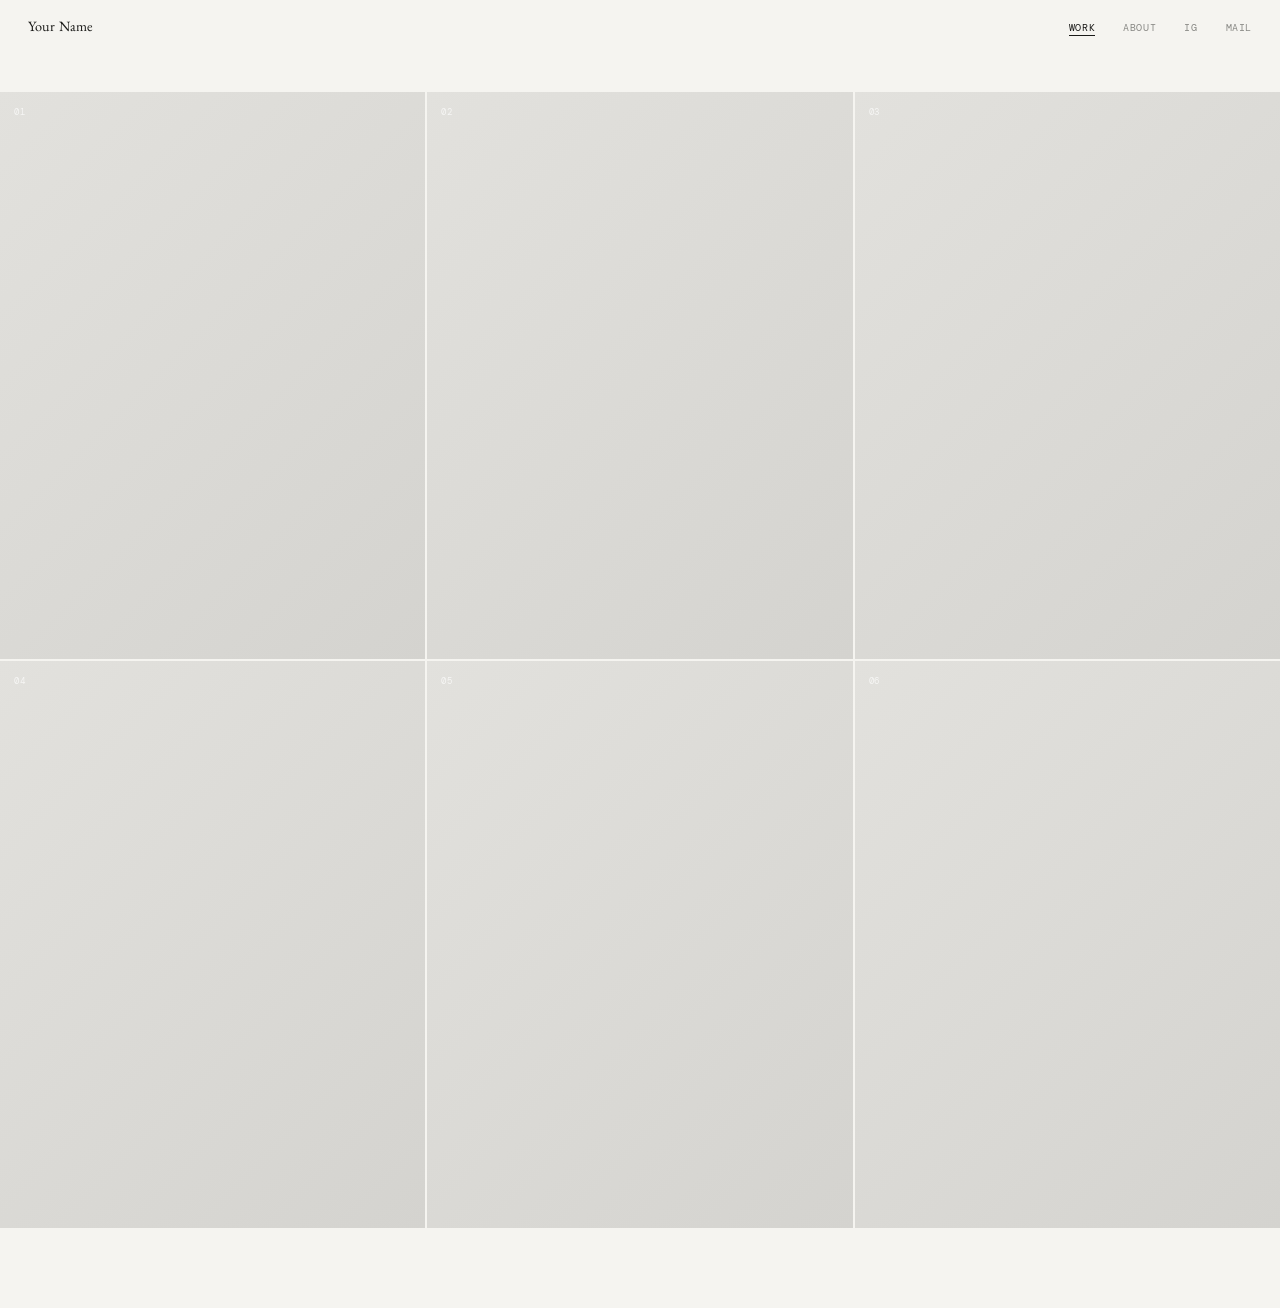
==== index.html @ 07b70856 "Initial portfolio upload" ====
<!DOCTYPE html>
<html lang="en">
<head>
  <meta charset="UTF-8" />
  <meta name="viewport" content="width=device-width, initial-scale=1.0" />
  <title>Your Name</title>
  <link rel="stylesheet" href="css/style.css" />
</head>
<body>

  <!-- NAV -->
  <nav class="nav">
    <a href="index.html" class="nav__logo">Your Name</a>

    <button class="nav__hamburger" aria-label="Toggle menu">
      <span></span><span></span>
    </button>

    <ul class="nav__links">
      <li><a href="index.html" class="nav__link active">Work</a></li>
      <li><a href="about.html" class="nav__link">About</a></li>
      <li><a href="https://instagram.com/" target="_blank" class="nav__link">IG</a></li>
      <li><a href="mailto:hello@yourname.com" class="nav__link">Mail</a></li>
    </ul>
  </nav>

  <!-- MOBILE MENU -->
  <div class="mobile-menu">
    <ul>
      <li><a href="index.html">Work</a></li>
      <li><a href="about.html">About</a></li>
      <li><a href="https://instagram.com/" target="_blank">IG</a></li>
      <li><a href="mailto:hello@yourname.com">Mail</a></li>
    </ul>
  </div>

  <!-- WORK GRID -->
  <main class="work">
    <div class="work__grid">

      <a href="#" class="work__item" data-index="01">
        <div class="work__img-wrap">
          <img src="images/work-01.jpg" alt="Project 01" loading="lazy" />
        </div>
        <span class="work__caption">Project Title One</span>
      </a>

      <a href="#" class="work__item" data-index="02">
        <div class="work__img-wrap">
          <img src="images/work-02.jpg" alt="Project 02" loading="lazy" />
        </div>
        <span class="work__caption">Project Title Two</span>
      </a>

      <a href="#" class="work__item" data-index="03">
        <div class="work__img-wrap">
          <img src="images/work-03.jpg" alt="Project 03" loading="lazy" />
        </div>
        <span class="work__caption">Project Title Three</span>
      </a>

      <a href="#" class="work__item" data-index="04">
        <div class="work__img-wrap">
          <img src="images/work-04.jpg" alt="Project 04" loading="lazy" />
        </div>
        <span class="work__caption">Project Title Four</span>
      </a>

      <a href="#" class="work__item" data-index="05">
        <div class="work__img-wrap">
          <img src="images/work-05.jpg" alt="Project 05" loading="lazy" />
        </div>
        <span class="work__caption">Project Title Five</span>
      </a>

      <a href="#" class="work__item" data-index="06">
        <div class="work__img-wrap">
          <img src="images/work-06.jpg" alt="Project 06" loading="lazy" />
        </div>
        <span class="work__caption">Project Title Six</span>
      </a>

    </div>
  </main>

  <script src="js/main.js"></script>
</body>
</html>
---- css/style.css ----
/* =========================================
   PORTFOLIO — Ultra-minimal editorial style
   Inspired by tomoharukotsuji.jp
   ========================================= */

@import url('https://fonts.googleapis.com/css2?family=EB+Garamond:ital,wght@0,400;0,500;1,400&family=Suisse+Int%27l+Mono&display=swap');

/* --- Google fallback (Suisse not on Google; use these instead) --- */
/* Display: EB Garamond  |  Mono labels: DM Mono */
@import url('https://fonts.googleapis.com/css2?family=DM+Mono:wght@300;400&family=EB+Garamond:ital,wght@0,400;0,500;1,400&display=swap');

/* ---------- RESET ---------- */
*, *::before, *::after { box-sizing: border-box; margin: 0; padding: 0; }
html { font-size: 15px; scroll-behavior: smooth; }

/* ---------- TOKENS ---------- */
:root {
  --bg:         #f5f4f0;
  --fg:         #1a1a18;
  --fg-muted:   #888884;
  --accent:     #1a1a18;
  --nav-h:      52px;
  --font-body:  'EB Garamond', Georgia, serif;
  --font-mono:  'DM Mono', 'Courier New', monospace;
  --ease:       cubic-bezier(0.25, 0.1, 0.25, 1);
  --ease-out:   cubic-bezier(0.0, 0.0, 0.2, 1);
}

/* ---------- BASE ---------- */
body {
  background: var(--bg);
  color: var(--fg);
  font-family: var(--font-body);
  -webkit-font-smoothing: antialiased;
  min-height: 100vh;
  overflow-x: hidden;
}

a { color: inherit; text-decoration: none; }
img { display: block; width: 100%; height: 100%; object-fit: cover; }

/* ---------- NAV ---------- */
.nav {
  position: fixed;
  top: 0; left: 0; right: 0;
  height: var(--nav-h);
  display: flex;
  align-items: center;
  justify-content: space-between;
  padding: 0 28px;
  background: var(--bg);
  z-index: 100;
  border-bottom: 1px solid transparent; /* subtle on scroll */
  transition: border-color 0.3s var(--ease);
}
.nav.scrolled { border-bottom-color: rgba(26,26,24,0.08); }

.nav__logo {
  font-family: var(--font-body);
  font-size: 0.95rem;
  letter-spacing: 0.01em;
  font-weight: 400;
}

.nav__links {
  list-style: none;
  display: flex;
  gap: 28px;
  align-items: center;
}

.nav__link {
  font-family: var(--font-mono);
  font-size: 0.68rem;
  letter-spacing: 0.06em;
  color: var(--fg-muted);
  text-transform: uppercase;
  transition: color 0.2s var(--ease);
  position: relative;
}
.nav__link::after {
  content: '';
  position: absolute;
  bottom: -2px; left: 0; right: 0;
  height: 1px;
  background: var(--fg);
  transform: scaleX(0);
  transform-origin: left;
  transition: transform 0.25s var(--ease);
}
.nav__link:hover,
.nav__link.active { color: var(--fg); }
.nav__link.active::after,
.nav__link:hover::after { transform: scaleX(1); }

/* Hamburger — mobile only */
.nav__hamburger {
  display: none;
  flex-direction: column;
  gap: 5px;
  background: none;
  border: none;
  cursor: pointer;
  padding: 4px;
}
.nav__hamburger span {
  display: block;
  width: 22px;
  height: 1px;
  background: var(--fg);
  transition: transform 0.3s var(--ease), opacity 0.3s var(--ease);
}
.nav__hamburger.open span:first-child { transform: translateY(3px) rotate(45deg); }
.nav__hamburger.open span:last-child  { transform: translateY(-3px) rotate(-45deg); }

/* ---------- MOBILE MENU ---------- */
.mobile-menu {
  display: none;
  position: fixed;
  inset: 0;
  background: var(--bg);
  z-index: 90;
  align-items: center;
  justify-content: center;
  opacity: 0;
  pointer-events: none;
  transition: opacity 0.35s var(--ease);
}
.mobile-menu.open {
  opacity: 1;
  pointer-events: auto;
}
.mobile-menu ul {
  list-style: none;
  display: flex;
  flex-direction: column;
  gap: 28px;
  text-align: center;
}
.mobile-menu a {
  font-family: var(--font-body);
  font-size: 2rem;
  letter-spacing: 0.02em;
  color: var(--fg-muted);
  transition: color 0.2s;
}
.mobile-menu a:hover { color: var(--fg); }

/* ---------- WORK GRID ---------- */
.work {
  padding-top: calc(var(--nav-h) + 40px);
  padding-bottom: 80px;
}

.work__grid {
  display: grid;
  grid-template-columns: repeat(2, 1fr);
  gap: 2px;
}

.work__item {
  position: relative;
  display: block;
  overflow: hidden;
  cursor: pointer;
}

/* Aspect ratio — tall portrait, like photography */
.work__img-wrap {
  aspect-ratio: 3 / 4;
  overflow: hidden;
  background: #e8e7e3;
}

.work__img-wrap img {
  transition: transform 0.7s var(--ease-out), opacity 0.5s var(--ease);
  transform: scale(1.02);
}

.work__item:hover .work__img-wrap img {
  transform: scale(1.07);
}

/* Index number */
.work__item::before {
  content: attr(data-index);
  position: absolute;
  top: 14px; left: 14px;
  font-family: var(--font-mono);
  font-size: 0.6rem;
  color: rgba(255,255,255,0.7);
  z-index: 2;
  letter-spacing: 0.08em;
}

/* Caption on hover */
.work__caption {
  position: absolute;
  bottom: 0; left: 0; right: 0;
  padding: 40px 14px 14px;
  font-family: var(--font-mono);
  font-size: 0.62rem;
  letter-spacing: 0.06em;
  color: #fff;
  text-transform: uppercase;
  background: linear-gradient(to top, rgba(0,0,0,0.45) 0%, transparent 100%);
  opacity: 0;
  transform: translateY(6px);
  transition: opacity 0.3s var(--ease), transform 0.3s var(--ease);
  z-index: 2;
}
.work__item:hover .work__caption {
  opacity: 1;
  transform: translateY(0);
}

/* ---------- ABOUT PAGE ---------- */
.about {
  padding-top: calc(var(--nav-h) + 80px);
  padding-bottom: 80px;
  padding-left: 28px;
  padding-right: 28px;
  min-height: 100vh;
}

.about__body {
  display: grid;
  grid-template-columns: 1fr 1fr;
  gap: 60px;
  max-width: 760px;
}

.about__col {
  /* each column */
}

.about__bio-line {
  font-family: var(--font-body);
  font-size: 1rem;
  line-height: 1.8;
  color: var(--fg);
  font-weight: 400;
}

.about__contact {
  font-family: var(--font-mono);
  font-size: 0.68rem;
  letter-spacing: 0.04em;
  color: var(--fg-muted);
  line-height: 2.2;
}

.about__contact a {
  color: var(--fg);
  border-bottom: 1px solid rgba(26,26,24,0.2);
  transition: border-color 0.2s;
}
.about__contact a:hover { border-color: var(--fg); }

/* ---------- PAGE LOAD ANIMATION ---------- */
body { animation: fadeIn 0.6s var(--ease-out) both; }
@keyframes fadeIn {
  from { opacity: 0; transform: translateY(8px); }
  to   { opacity: 1; transform: translateY(0); }
}

.work__item {
  animation: itemIn 0.7s var(--ease-out) both;
}
.work__item:nth-child(1) { animation-delay: 0.05s; }
.work__item:nth-child(2) { animation-delay: 0.10s; }
.work__item:nth-child(3) { animation-delay: 0.15s; }
.work__item:nth-child(4) { animation-delay: 0.20s; }
.work__item:nth-child(5) { animation-delay: 0.25s; }
.work__item:nth-child(6) { animation-delay: 0.30s; }

@keyframes itemIn {
  from { opacity: 0; transform: translateY(14px); }
  to   { opacity: 1; transform: translateY(0); }
}

/* ---------- RESPONSIVE ---------- */
@media (max-width: 768px) {
  .nav__links { display: none; }
  .nav__hamburger { display: flex; }
  .mobile-menu { display: flex; }

  .work__grid { grid-template-columns: 1fr; gap: 2px; }

  .about__body {
    grid-template-columns: 1fr;
    gap: 40px;
  }

  .about { padding-top: calc(var(--nav-h) + 48px); }
}

@media (min-width: 1200px) {
  .work__grid { grid-template-columns: repeat(3, 1fr); }
}

/* ---------- PLACEHOLDER IMAGES (no real images) ---------- */
/* When images are missing, show a quiet grey block */
.work__img-wrap img[src=""],
.work__img-wrap img:not([src]) {
  opacity: 0;
}
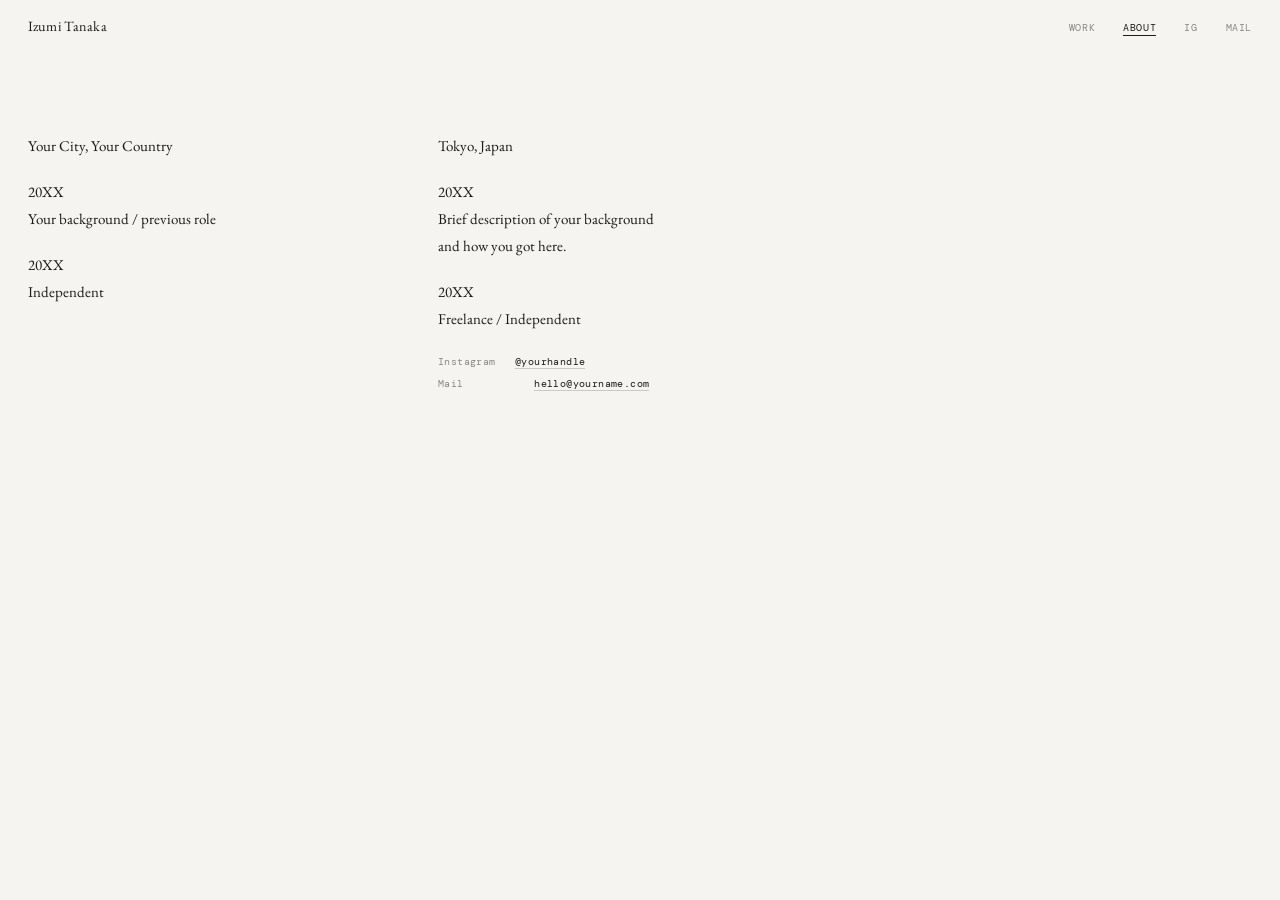
==== commit ed2bca99: "Update about page" ====
--- a/index.html
+++ b/index.html
@@ -3,28 +3,24 @@
 <head>
   <meta charset="UTF-8" />
   <meta name="viewport" content="width=device-width, initial-scale=1.0" />
-  <title>Your Name</title>
+  <title>About — Izumi Tanaka</title>
   <link rel="stylesheet" href="css/style.css" />
 </head>
 <body>
 
-  <!-- NAV -->
   <nav class="nav">
-    <a href="index.html" class="nav__logo">Your Name</a>
-
+    <a href="index.html" class="nav__logo">Izumi Tanaka</a>
     <button class="nav__hamburger" aria-label="Toggle menu">
       <span></span><span></span>
     </button>
-
     <ul class="nav__links">
-      <li><a href="index.html" class="nav__link active">Work</a></li>
-      <li><a href="about.html" class="nav__link">About</a></li>
+      <li><a href="index.html" class="nav__link">Work</a></li>
+      <li><a href="about.html" class="nav__link active">About</a></li>
       <li><a href="https://instagram.com/" target="_blank" class="nav__link">IG</a></li>
       <li><a href="mailto:hello@yourname.com" class="nav__link">Mail</a></li>
     </ul>
   </nav>
 
-  <!-- MOBILE MENU -->
   <div class="mobile-menu">
     <ul>
       <li><a href="index.html">Work</a></li>
@@ -34,55 +30,41 @@
     </ul>
   </div>
 
-  <!-- WORK GRID -->
-  <main class="work">
-    <div class="work__grid">
+  <main class="about">
+    <div class="about__body">
 
-      <a href="#" class="work__item" data-index="01">
-        <div class="work__img-wrap">
-          <img src="images/work-01.jpg" alt="Project 01" loading="lazy" />
-        </div>
-        <span class="work__caption">Project Title One</span>
-      </a>
+      <div class="about__col about__col--left">
+        <p class="about__bio-line">Your City, Your Country</p>
+        <br>
+        <p class="about__bio-line">20XX</p>
+        <p class="about__bio-line">Your background / previous role</p>
+        <br>
+        <p class="about__bio-line">20XX</p>
+        <p class="about__bio-line">Independent</p>
+      </div>
 
-      <a href="#" class="work__item" data-index="02">
-        <div class="work__img-wrap">
-          <img src="images/work-02.jpg" alt="Project 02" loading="lazy" />
-        </div>
-        <span class="work__caption">Project Title Two</span>
-      </a>
-
-      <a href="#" class="work__item" data-index="03">
-        <div class="work__img-wrap">
-          <img src="images/work-03.jpg" alt="Project 03" loading="lazy" />
-        </div>
-        <span class="work__caption">Project Title Three</span>
-      </a>
-
-      <a href="#" class="work__item" data-index="04">
-        <div class="work__img-wrap">
-          <img src="images/work-04.jpg" alt="Project 04" loading="lazy" />
-        </div>
-        <span class="work__caption">Project Title Four</span>
-      </a>
-
-      <a href="#" class="work__item" data-index="05">
-        <div class="work__img-wrap">
-          <img src="images/work-05.jpg" alt="Project 05" loading="lazy" />
-        </div>
-        <span class="work__caption">Project Title Five</span>
-      </a>
-
-      <a href="#" class="work__item" data-index="06">
-        <div class="work__img-wrap">
-          <img src="images/work-06.jpg" alt="Project 06" loading="lazy" />
-        </div>
-        <span class="work__caption">Project Title Six</span>
-      </a>
+      <div class="about__col about__col--right">
+        <p class="about__bio-line">Tokyo, Japan</p>
+        <br>
+        <p class="about__bio-line">20XX</p>
+        <p class="about__bio-line">Brief description of your background<br>and how you got here.</p>
+        <br>
+        <p class="about__bio-line">20XX</p>
+        <p class="about__bio-line">Freelance / Independent</p>
+        <br>
+        <p class="about__contact">
+          Instagram&nbsp;&nbsp;
+          <a href="https://instagram.com/yourhandle" target="_blank">@yourhandle</a>
+        </p>
+        <p class="about__contact">
+          Mail&nbsp;&nbsp;&nbsp;&nbsp;&nbsp;&nbsp;&nbsp;&nbsp;&nbsp;&nbsp;
+          <a href="mailto:hello@yourname.com">hello@yourname.com</a>
+        </p>
+      </div>
 
     </div>
   </main>
 
   <script src="js/main.js"></script>
 </body>
-</html>
+</html>
--- a/css/style.css
+++ b/css/style.css
@@ -148,14 +148,18 @@
 
 /* ---------- WORK GRID ---------- */
 .work {
-  padding-top: calc(var(--nav-h) + 40px);
-  padding-bottom: 80px;
+  padding-top: calc(var(--nav-h) + 60px);
+  padding-bottom: 120px;
+  padding-left: 60px;
+  padding-right: 60px;
 }
 
 .work__grid {
   display: grid;
   grid-template-columns: repeat(2, 1fr);
-  gap: 2px;
+  gap: 20px;
+  max-width: 900px;
+  margin: 0 auto;
 }
 
 .work__item {
@@ -167,7 +171,7 @@
 
 /* Aspect ratio — tall portrait, like photography */
 .work__img-wrap {
-  aspect-ratio: 3 / 4;
+  aspect-ratio: 4 / 5;
   overflow: hidden;
   background: #e8e7e3;
 }
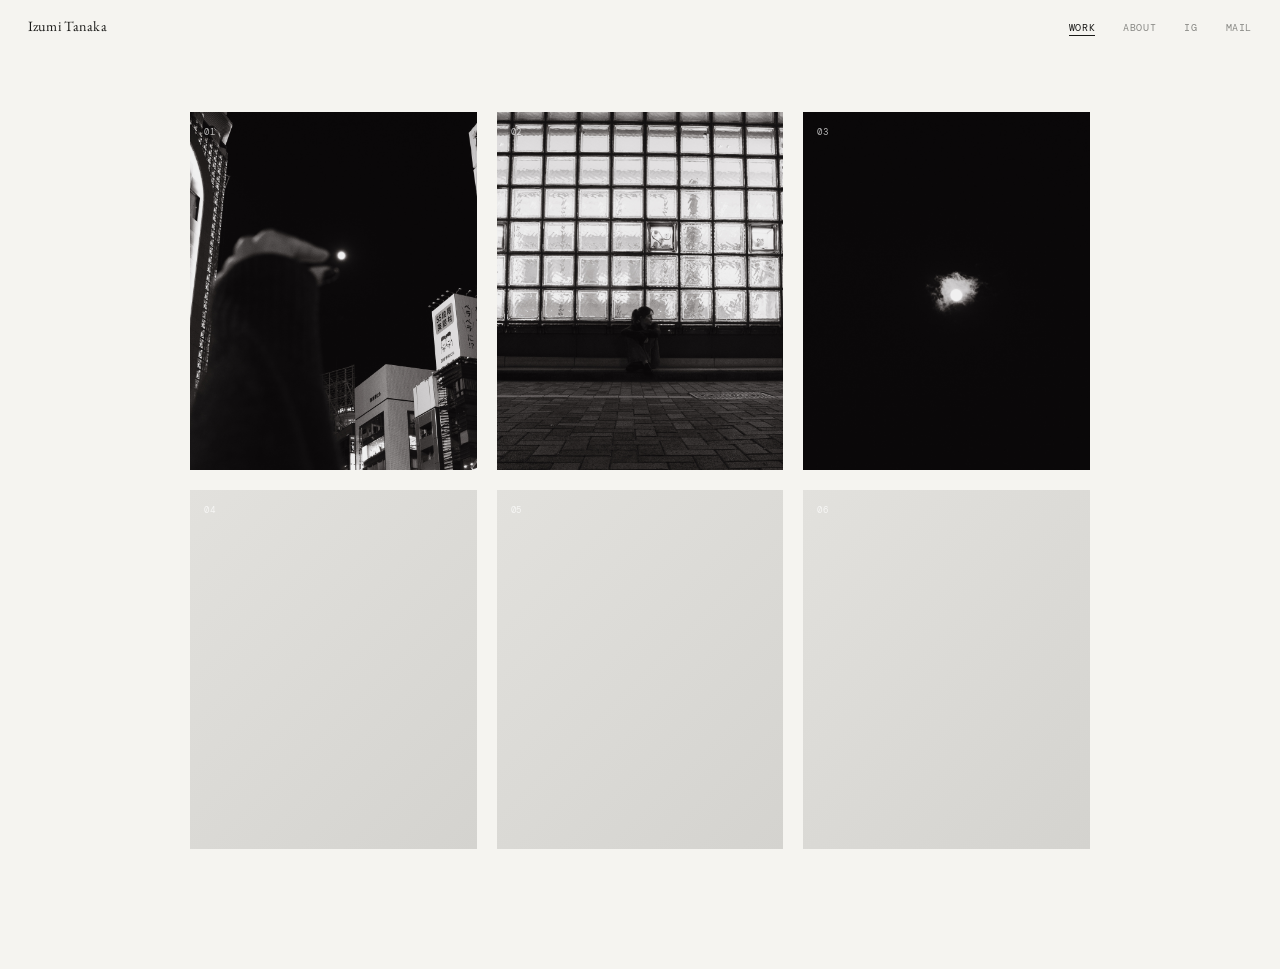
==== commit 4cb4a9b2: "Fix index page" ====
--- a/index.html
+++ b/index.html
@@ -3,7 +3,7 @@
 <head>
   <meta charset="UTF-8" />
   <meta name="viewport" content="width=device-width, initial-scale=1.0" />
-  <title>About — Izumi Tanaka</title>
+  <title>Izumi Tanaka</title>
   <link rel="stylesheet" href="css/style.css" />
 </head>
 <body>
@@ -14,8 +14,8 @@
       <span></span><span></span>
     </button>
     <ul class="nav__links">
-      <li><a href="index.html" class="nav__link">Work</a></li>
-      <li><a href="about.html" class="nav__link active">About</a></li>
+      <li><a href="index.html" class="nav__link active">Work</a></li>
+      <li><a href="about.html" class="nav__link">About</a></li>
       <li><a href="https://instagram.com/" target="_blank" class="nav__link">IG</a></li>
       <li><a href="mailto:hello@yourname.com" class="nav__link">Mail</a></li>
     </ul>
@@ -30,37 +30,50 @@
     </ul>
   </div>
 
-  <main class="about">
-    <div class="about__body">
+  <main class="work">
+    <div class="work__grid">
 
-      <div class="about__col about__col--left">
-        <p class="about__bio-line">Your City, Your Country</p>
-        <br>
-        <p class="about__bio-line">20XX</p>
-        <p class="about__bio-line">Your background / previous role</p>
-        <br>
-        <p class="about__bio-line">20XX</p>
-        <p class="about__bio-line">Independent</p>
-      </div>
+      <a href="#" class="work__item" data-index="01">
+        <div class="work__img-wrap">
+          <img src="images/work-01.jpg" alt="Project 01" loading="lazy" />
+        </div>
+        <span class="work__caption">Project Title One</span>
+      </a>
 
-      <div class="about__col about__col--right">
-        <p class="about__bio-line">Tokyo, Japan</p>
-        <br>
-        <p class="about__bio-line">20XX</p>
-        <p class="about__bio-line">Brief description of your background<br>and how you got here.</p>
-        <br>
-        <p class="about__bio-line">20XX</p>
-        <p class="about__bio-line">Freelance / Independent</p>
-        <br>
-        <p class="about__contact">
-          Instagram&nbsp;&nbsp;
-          <a href="https://instagram.com/yourhandle" target="_blank">@yourhandle</a>
-        </p>
-        <p class="about__contact">
-          Mail&nbsp;&nbsp;&nbsp;&nbsp;&nbsp;&nbsp;&nbsp;&nbsp;&nbsp;&nbsp;
-          <a href="mailto:hello@yourname.com">hello@yourname.com</a>
-        </p>
-      </div>
+      <a href="#" class="work__item" data-index="02">
+        <div class="work__img-wrap">
+          <img src="images/work-02.jpg" alt="Project 02" loading="lazy" />
+        </div>
+        <span class="work__caption">Project Title Two</span>
+      </a>
+
+      <a href="#" class="work__item" data-index="03">
+        <div class="work__img-wrap">
+          <img src="images/work-03.jpg" alt="Project 03" loading="lazy" />
+        </div>
+        <span class="work__caption">Project Title Three</span>
+      </a>
+
+      <a href="#" class="work__item" data-index="04">
+        <div class="work__img-wrap">
+          <img src="images/work-04.jpg" alt="Project 04" loading="lazy" />
+        </div>
+        <span class="work__caption">Project Title Four</span>
+      </a>
+
+      <a href="#" class="work__item" data-index="05">
+        <div class="work__img-wrap">
+          <img src="images/work-05.jpg" alt="Project 05" loading="lazy" />
+        </div>
+        <span class="work__caption">Project Title Five</span>
+      </a>
+
+      <a href="#" class="work__item" data-index="06">
+        <div class="work__img-wrap">
+          <img src="images/work-06.jpg" alt="Project 06" loading="lazy" />
+        </div>
+        <span class="work__caption">Project Title Six</span>
+      </a>
 
     </div>
   </main>
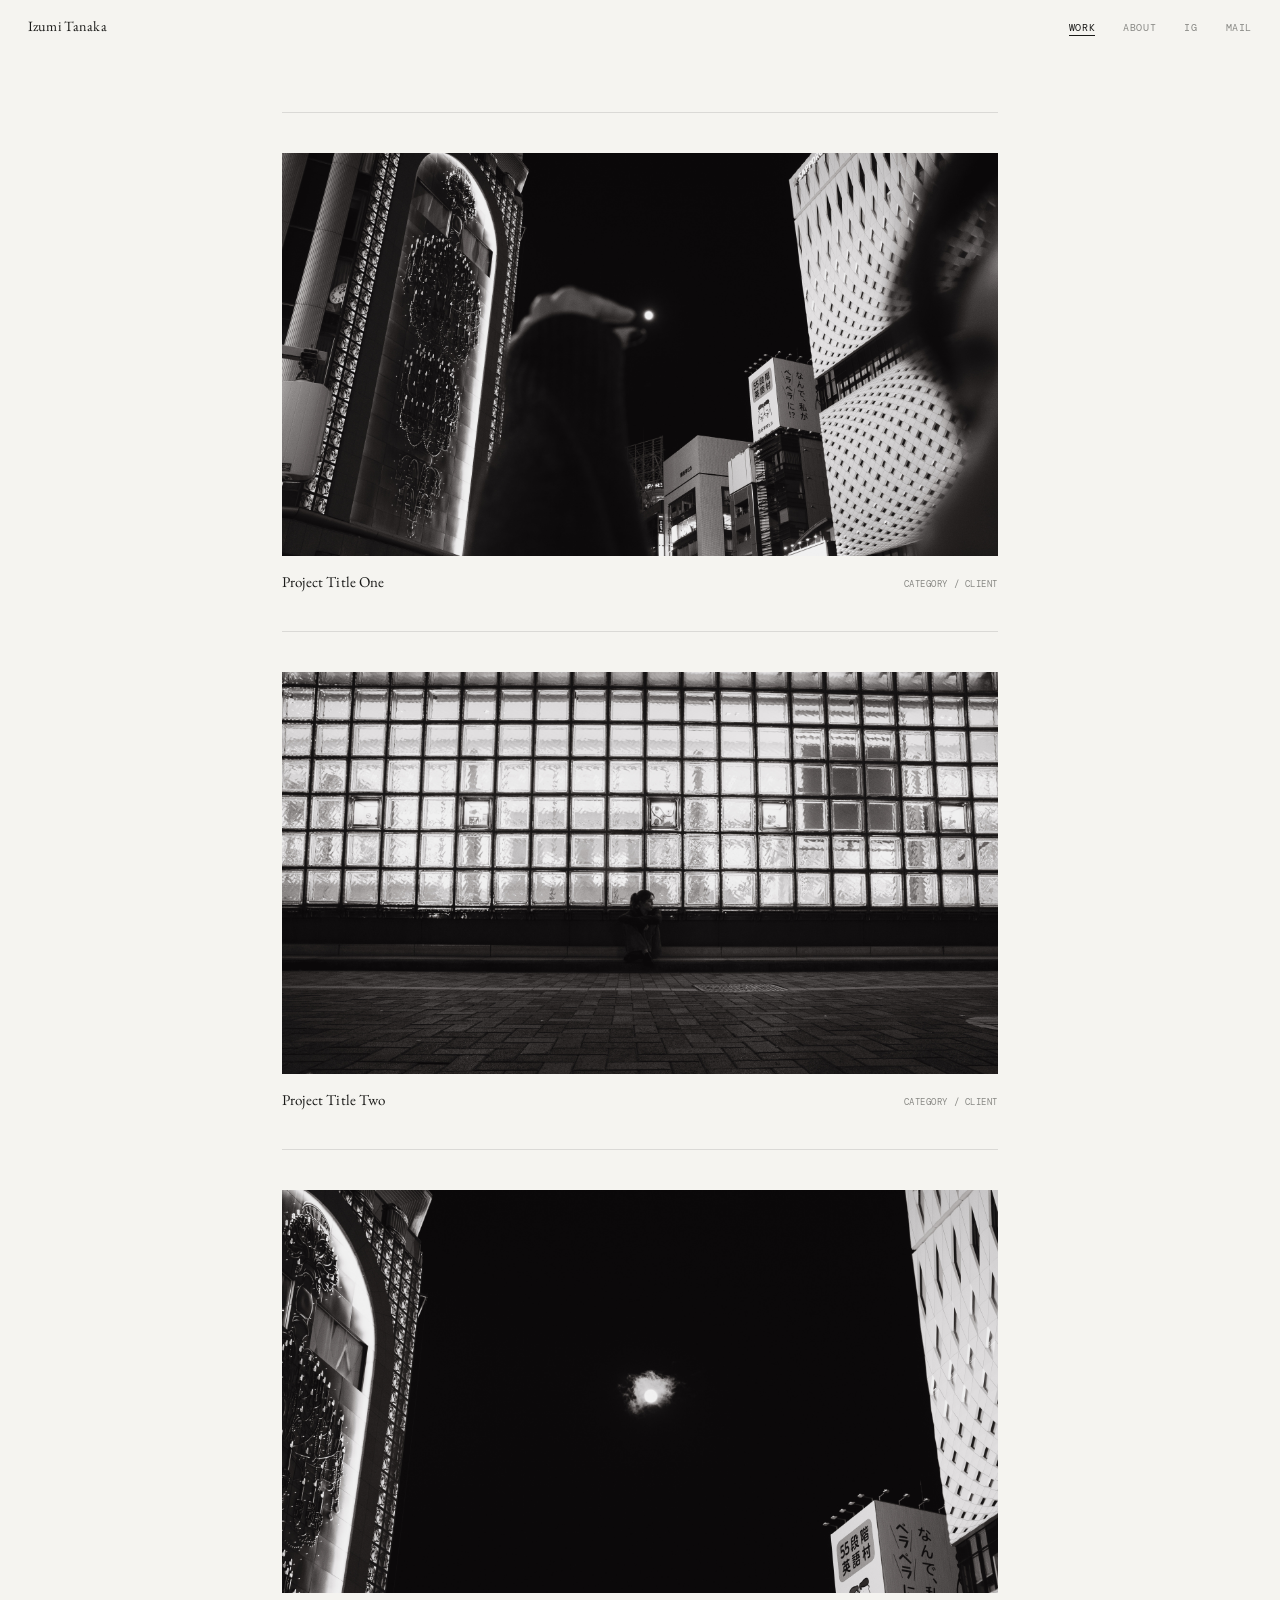
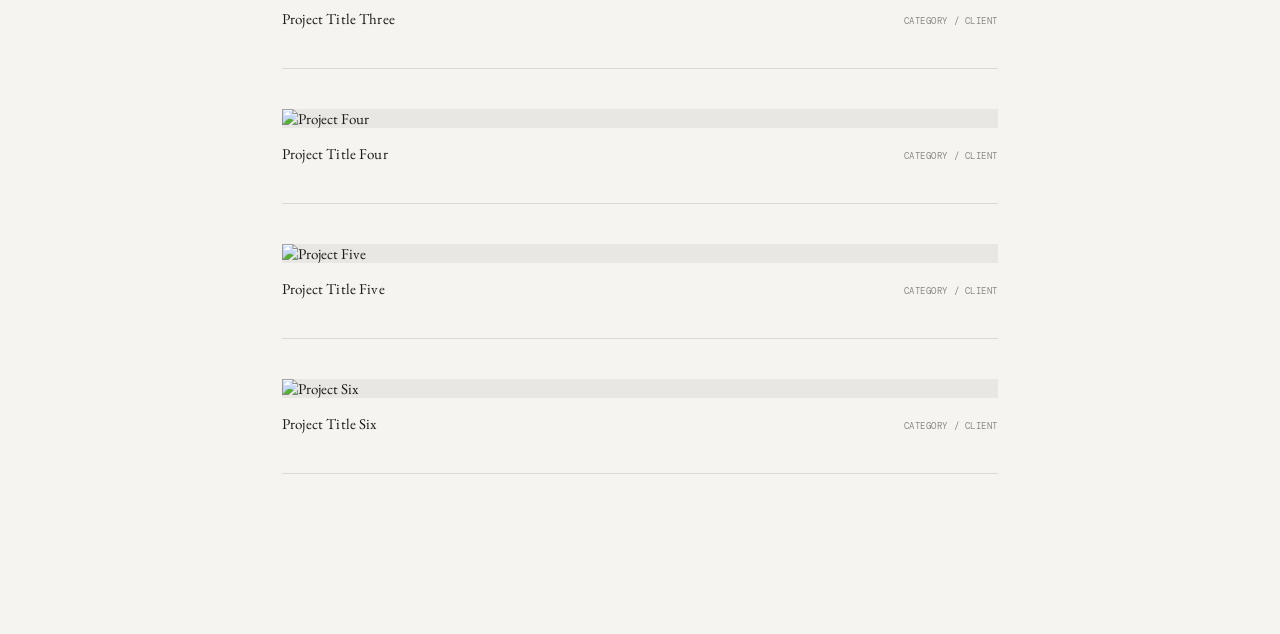
==== commit f32fe7fb: "Fix CSS" ====
--- a/index.html
+++ b/index.html
@@ -31,49 +31,67 @@
   </div>
 
   <main class="work">
-    <div class="work__grid">
+    <div class="work__list">
 
-      <a href="#" class="work__item" data-index="01">
-        <div class="work__img-wrap">
-          <img src="images/work-01.jpg" alt="Project 01" loading="lazy" />
+      <div class="work__entry" data-index="0">
+        <div class="work__entry-img">
+          <img src="images/work-01.jpg" alt="Project One" loading="lazy" />
         </div>
-        <span class="work__caption">Project Title One</span>
-      </a>
+        <div class="work__entry-info">
+          <span class="work__entry-title">Project Title One</span>
+          <span class="work__entry-sub">Category / Client</span>
+        </div>
+      </div>
 
-      <a href="#" class="work__item" data-index="02">
-        <div class="work__img-wrap">
-          <img src="images/work-02.jpg" alt="Project 02" loading="lazy" />
+      <div class="work__entry" data-index="1">
+        <div class="work__entry-img">
+          <img src="images/work-02.jpg" alt="Project Two" loading="lazy" />
         </div>
-        <span class="work__caption">Project Title Two</span>
-      </a>
+        <div class="work__entry-info">
+          <span class="work__entry-title">Project Title Two</span>
+          <span class="work__entry-sub">Category / Client</span>
+        </div>
+      </div>
 
-      <a href="#" class="work__item" data-index="03">
-        <div class="work__img-wrap">
-          <img src="images/work-03.jpg" alt="Project 03" loading="lazy" />
+      <div class="work__entry" data-index="2">
+        <div class="work__entry-img">
+          <img src="images/work-03.jpg" alt="Project Three" loading="lazy" />
         </div>
-        <span class="work__caption">Project Title Three</span>
-      </a>
+        <div class="work__entry-info">
+          <span class="work__entry-title">Project Title Three</span>
+          <span class="work__entry-sub">Category / Client</span>
+        </div>
+      </div>
 
-      <a href="#" class="work__item" data-index="04">
-        <div class="work__img-wrap">
-          <img src="images/work-04.jpg" alt="Project 04" loading="lazy" />
+      <div class="work__entry" data-index="3">
+        <div class="work__entry-img">
+          <img src="images/work-04.jpg" alt="Project Four" loading="lazy" />
         </div>
-        <span class="work__caption">Project Title Four</span>
-      </a>
+        <div class="work__entry-info">
+          <span class="work__entry-title">Project Title Four</span>
+          <span class="work__entry-sub">Category / Client</span>
+        </div>
+      </div>
 
-      <a href="#" class="work__item" data-index="05">
-        <div class="work__img-wrap">
-          <img src="images/work-05.jpg" alt="Project 05" loading="lazy" />
+      <div class="work__entry" data-index="4">
+        <div class="work__entry-img">
+          <img src="images/work-05.jpg" alt="Project Five" loading="lazy" />
         </div>
-        <span class="work__caption">Project Title Five</span>
-      </a>
+        <div class="work__entry-info">
+          <span class="work__entry-title">Project Title Five</span>
+          <span class="work__entry-sub">Category / Client</span>
+        </div>
+      </div>
 
-      <a href="#" class="work__item" data-index="06">
-        <div class="work__img-wrap">
-          <img src="images/work-06.jpg" alt="Project 06" loading="lazy" />
+      <div class="work__entry" data-index="5">
+        <div class="work__entry-img">
+          <img src="images/work-06.jpg" alt="Project Six" loading="lazy" />
         </div>
-        <span class="work__caption">Project Title Six</span>
-      </a>
+        <div class="work__entry-info">
+          <span class="work__entry-title">Project Title Six</span>
+          <span class="work__entry-sub">Category / Client</span>
+        </div>
+      </div>
 
     </div>
   </main>
--- a/css/style.css
+++ b/css/style.css
@@ -147,160 +147,73 @@
 .mobile-menu a:hover { color: var(--fg); }
 
 /* ---------- WORK GRID ---------- */
+/* ---------- WORK LIST (BEIGE style) ---------- */
 .work {
   padding-top: calc(var(--nav-h) + 60px);
-  padding-bottom: 120px;
-  padding-left: 60px;
-  padding-right: 60px;
-}
-
-.work__grid {
-  display: grid;
-  grid-template-columns: repeat(2, 1fr);
-  gap: 20px;
-  max-width: 900px;
+  padding-bottom: 160px;
+}
+
+.work__list {
+  display: flex;
+  flex-direction: column;
+  gap: 0;
+  max-width: 780px;
   margin: 0 auto;
-}
-
-.work__item {
-  position: relative;
+  padding: 0 32px;
+}
+
+.work__entry {
+  border-top: 1px solid rgba(26,26,24,0.12);
+  padding: 40px 0;
+  cursor: pointer;
+  transition: opacity 0.2s var(--ease);
+}
+.work__entry:last-child { border-bottom: 1px solid rgba(26,26,24,0.12); }
+.work__entry:hover { opacity: 0.85; }
+
+.work__entry-img {
+  width: 100%;
+  overflow: hidden;
+  margin-bottom: 16px;
+  background: #e8e7e3;
+}
+
+.work__entry-img img {
+  width: 100%;
+  height: auto;
   display: block;
-  overflow: hidden;
-  cursor: pointer;
-}
-
-/* Aspect ratio — tall portrait, like photography */
-.work__img-wrap {
-  aspect-ratio: 4 / 5;
-  overflow: hidden;
-  background: #e8e7e3;
-}
-
-.work__img-wrap img {
-  transition: transform 0.7s var(--ease-out), opacity 0.5s var(--ease);
+  object-fit: cover;
+  transition: transform 0.7s var(--ease-out);
+}
+.work__entry:hover .work__entry-img img {
   transform: scale(1.02);
 }
 
-.work__item:hover .work__img-wrap img {
-  transform: scale(1.07);
-}
-
-/* Index number */
-.work__item::before {
-  content: attr(data-index);
-  position: absolute;
-  top: 14px; left: 14px;
-  font-family: var(--font-mono);
-  font-size: 0.6rem;
-  color: rgba(255,255,255,0.7);
-  z-index: 2;
-  letter-spacing: 0.08em;
-}
-
-/* Caption on hover */
-.work__caption {
-  position: absolute;
-  bottom: 0; left: 0; right: 0;
-  padding: 40px 14px 14px;
+.work__entry-info {
+  display: flex;
+  justify-content: space-between;
+  align-items: baseline;
+  gap: 16px;
+}
+
+.work__entry-title {
+  font-family: var(--font-body);
+  font-size: 1rem;
+  color: var(--fg);
+  letter-spacing: 0.01em;
+}
+
+.work__entry-sub {
   font-family: var(--font-mono);
   font-size: 0.62rem;
   letter-spacing: 0.06em;
-  color: #fff;
   text-transform: uppercase;
-  background: linear-gradient(to top, rgba(0,0,0,0.45) 0%, transparent 100%);
-  opacity: 0;
-  transform: translateY(6px);
-  transition: opacity 0.3s var(--ease), transform 0.3s var(--ease);
-  z-index: 2;
-}
-.work__item:hover .work__caption {
-  opacity: 1;
-  transform: translateY(0);
-}
-
-/* ---------- ABOUT PAGE ---------- */
-.about {
-  padding-top: calc(var(--nav-h) + 80px);
-  padding-bottom: 80px;
-  padding-left: 28px;
-  padding-right: 28px;
-  min-height: 100vh;
-}
-
-.about__body {
-  display: grid;
-  grid-template-columns: 1fr 1fr;
-  gap: 60px;
-  max-width: 760px;
-}
-
-.about__col {
-  /* each column */
-}
-
-.about__bio-line {
-  font-family: var(--font-body);
-  font-size: 1rem;
-  line-height: 1.8;
-  color: var(--fg);
-  font-weight: 400;
-}
-
-.about__contact {
-  font-family: var(--font-mono);
-  font-size: 0.68rem;
-  letter-spacing: 0.04em;
-  color: var(--fg-muted);
-  line-height: 2.2;
-}
-
-.about__contact a {
-  color: var(--fg);
-  border-bottom: 1px solid rgba(26,26,24,0.2);
-  transition: border-color 0.2s;
-}
-.about__contact a:hover { border-color: var(--fg); }
-
-/* ---------- PAGE LOAD ANIMATION ---------- */
-body { animation: fadeIn 0.6s var(--ease-out) both; }
-@keyframes fadeIn {
-  from { opacity: 0; transform: translateY(8px); }
-  to   { opacity: 1; transform: translateY(0); }
-}
-
-.work__item {
-  animation: itemIn 0.7s var(--ease-out) both;
-}
-.work__item:nth-child(1) { animation-delay: 0.05s; }
-.work__item:nth-child(2) { animation-delay: 0.10s; }
-.work__item:nth-child(3) { animation-delay: 0.15s; }
-.work__item:nth-child(4) { animation-delay: 0.20s; }
-.work__item:nth-child(5) { animation-delay: 0.25s; }
-.work__item:nth-child(6) { animation-delay: 0.30s; }
-
-@keyframes itemIn {
-  from { opacity: 0; transform: translateY(14px); }
-  to   { opacity: 1; transform: translateY(0); }
-}
-
-/* ---------- RESPONSIVE ---------- */
+  color: var(--fg-muted);
+}
+
 @media (max-width: 768px) {
-  .nav__links { display: none; }
-  .nav__hamburger { display: flex; }
-  .mobile-menu { display: flex; }
-
-  .work__grid { grid-template-columns: 1fr; gap: 2px; }
-
-  .about__body {
-    grid-template-columns: 1fr;
-    gap: 40px;
-  }
-
-  .about { padding-top: calc(var(--nav-h) + 48px); }
-}
-
-@media (min-width: 1200px) {
-  .work__grid { grid-template-columns: repeat(3, 1fr); }
+  .work__list { padding: 0 20px; }
+  .work__entry { padding: 28px 0; }
 }
 
 /* ---------- PLACEHOLDER IMAGES (no real images) ---------- */
@@ -309,3 +222,84 @@
 .work__img-wrap img:not([src]) {
   opacity: 0;
 }
+/* ---------- LIGHTBOX ---------- */
+.lightbox {
+  display: none;
+  position: fixed;
+  inset: 0;
+  z-index: 200;
+  align-items: center;
+  justify-content: center;
+}
+.lightbox.open { display: flex; }
+
+.lightbox__overlay {
+  position: absolute;
+  inset: 0;
+  background: rgba(245, 244, 240, 0.97);
+}
+
+.lightbox__img-wrap {
+  position: relative;
+  z-index: 2;
+  display: flex;
+  flex-direction: column;
+  align-items: center;
+  max-width: 90vw;
+  max-height: 90vh;
+}
+
+.lightbox__img {
+  max-width: 80vw;
+  max-height: 80vh;
+  width: auto;
+  height: auto;
+  object-fit: contain;
+  animation: lbIn 0.3s cubic-bezier(0.25,0.1,0.25,1) both;
+}
+
+@keyframes lbIn {
+  from { opacity: 0; transform: scale(0.97); }
+  to   { opacity: 1; transform: scale(1); }
+}
+
+.lightbox__caption {
+  font-family: var(--font-mono);
+  font-size: 0.62rem;
+  letter-spacing: 0.06em;
+  text-transform: uppercase;
+  color: var(--fg-muted);
+  margin-top: 16px;
+}
+
+.lightbox__close {
+  position: fixed;
+  top: 20px; right: 24px;
+  z-index: 3;
+  background: none;
+  border: none;
+  font-size: 1.2rem;
+  color: var(--fg-muted);
+  cursor: pointer;
+  transition: color 0.2s;
+}
+.lightbox__close:hover { color: var(--fg); }
+
+.lightbox__prev,
+.lightbox__next {
+  position: fixed;
+  top: 50%;
+  transform: translateY(-50%);
+  z-index: 3;
+  background: none;
+  border: none;
+  font-size: 1.4rem;
+  color: var(--fg-muted);
+  cursor: pointer;
+  transition: color 0.2s;
+  padding: 20px;
+}
+.lightbox__prev { left: 10px; }
+.lightbox__next { right: 10px; }
+.lightbox__prev:hover,
+.lightbox__next:hover { color: var(--fg); }
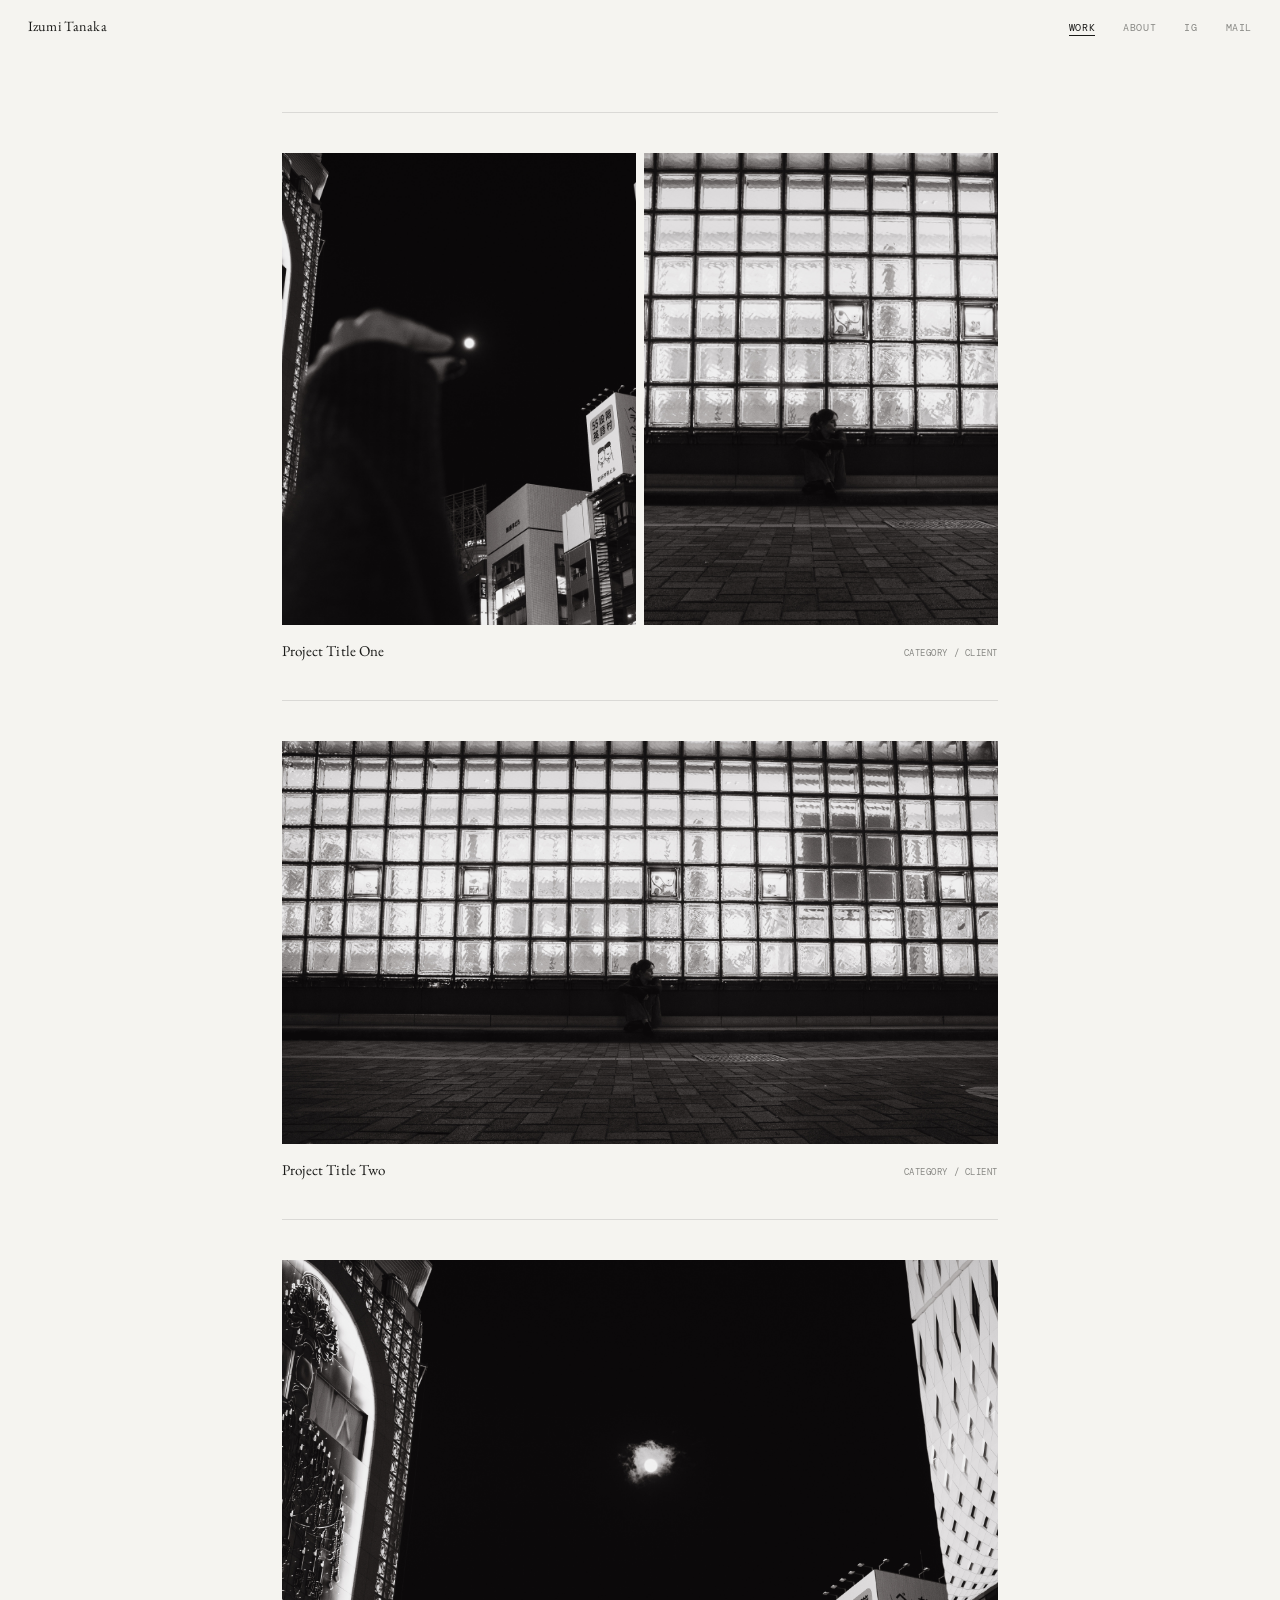
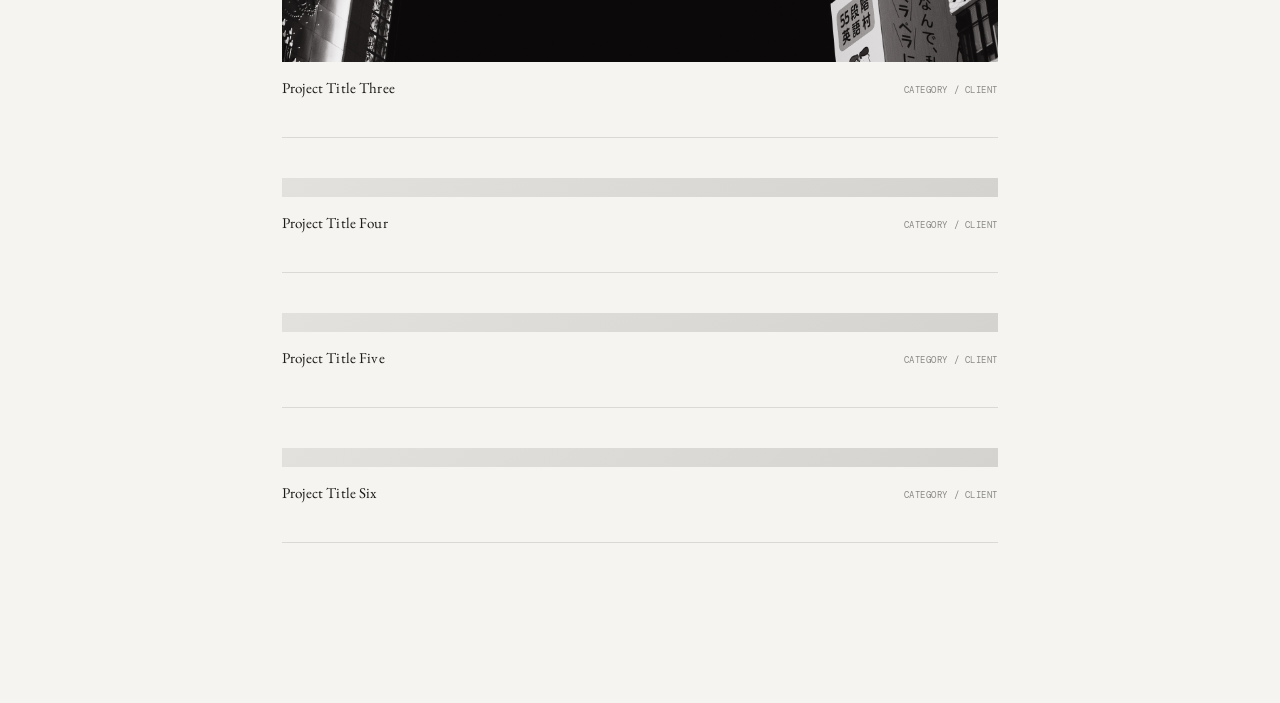
==== commit 654145ed: "Multi-image rows and updated lightbox" ====
--- a/index.html
+++ b/index.html
@@ -34,8 +34,13 @@
     <div class="work__list">
 
       <div class="work__entry" data-index="0">
-        <div class="work__entry-img">
-          <img src="images/work-01.jpg" alt="Project One" loading="lazy" />
+        <div class="work__entry-imgs">
+          <div class="work__entry-img" data-lightbox-src="images/work-01.jpg">
+            <img src="images/work-01.jpg" alt="Project One" loading="lazy" />
+          </div>
+          <div class="work__entry-img" data-lightbox-src="images/work-02.jpg">
+            <img src="images/work-02.jpg" alt="Project One B" loading="lazy" />
+          </div>
         </div>
         <div class="work__entry-info">
           <span class="work__entry-title">Project Title One</span>
--- a/css/style.css
+++ b/css/style.css
@@ -302,4 +302,23 @@
 .lightbox__prev { left: 10px; }
 .lightbox__next { right: 10px; }
 .lightbox__prev:hover,
-.lightbox__next:hover { color: var(--fg); }+.lightbox__next:hover { color: var(--fg); }
+/* ---------- MULTI-IMAGE ROW ---------- */
+.work__entry-imgs {
+  display: flex;
+  gap: 8px;
+  width: 100%;
+  margin-bottom: 16px;
+}
+
+.work__entry-imgs .work__entry-img {
+  flex: 1;
+  margin-bottom: 0;
+}
+
+.work__entry-imgs .work__entry-img img {
+  width: 100%;
+  height: 100%;
+  object-fit: cover;
+  aspect-ratio: 3 / 4;
+}
